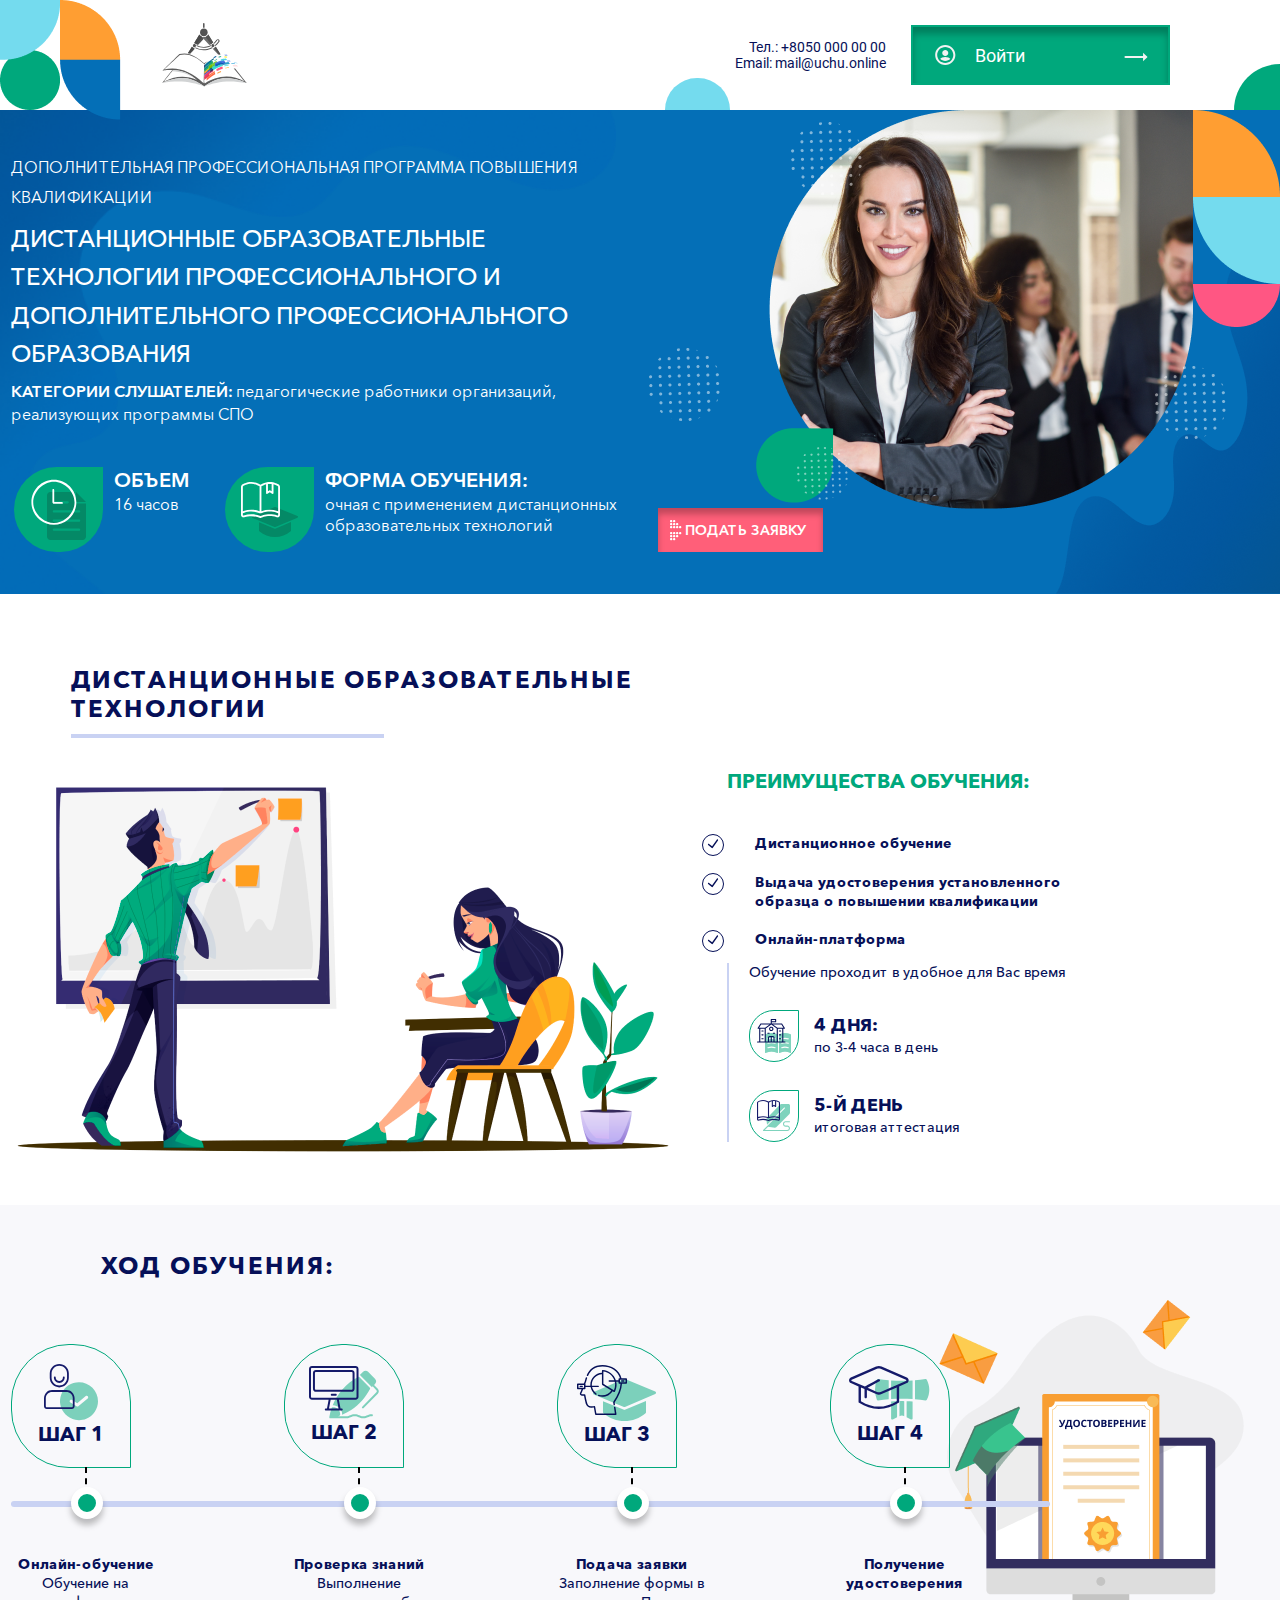
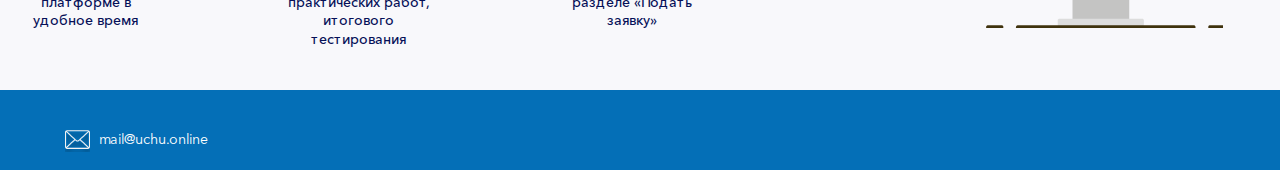
==== index.html @ 035f0610 "header-2" ====
<!DOCTYPE html>
<html lang="ru">
<head>
    <meta charset="utf-8"/>
    <meta name="viewport" content="width=device-width, initial-scale=1.0">
    <meta name="keywords" content="обучение, спо"/>
    <meta name="description" content="Обучение по повышению квалификации"/>
    <title>Обучение по повыщению квалификации</title>
    <!-- <link rel="stylesheet" href="css/style.css"/> -->
    <link rel="stylesheet" href="css/bootstrap_5.css"/>
    <link rel="stylesheet" href="css/style.css"/>
    <!-- Дата выполнения задания 08.10.2021 -->
</head>
<body>
    <div class="wrapper">
        <header class="container-fluid">
            <div class="container-xxl">
                <div class="row justify-content-center align-items-center ms-sm-5 px-5 py-4 header-roof">
                    <div class="col-sm-2 d-flex justify-content-center justify-content-sm-start">
                        <a class="header-roof__logo" href="/"><img src="img/logo/logo.svg" alt="logo"/></a>
                    </div>
                    <div class="col-sm-6 p-3 d-flex flex-column justify-content-center align-items-center align-items-sm-end header-roof__contacts">
                        <a href="tel:+80500000000">Тел.: +8050 000 00 00</a>
                        <a href="mailto:mail@uchu.online">Email: mail@uchu.online</a>
                    </div>
                    <div class="col-sm-3">
                        <a class="header-roof__enter" href="#">
                            <span>Войти</span>
                        </a>
                    </div>
                </div>
            </div>
        </header>
        <header class="header-floor">
            <div class="container-xxl header-floor__back">
                <div class="row">
                    <div class="col-lg-7 col-xl-">
                        <div class="row me-lg-5 mt-5">
                            <div class="col-lg-12 text-center text-lg-start mb-2 pe-lg-5 header-floor__text-1">
                                Дополнительная профессиональная программа повышения квалификации
                            </div>
                            <div class="col-lg-12 text-center text-lg-start mb-2 pe-lg-5 me-lg-5 header-floor__text-2">
                                ДИСТАНЦИОННЫЕ ОБРАЗОВАТЕЛЬНЫЕ ТЕХНОЛОГИИ ПРОФЕССИОНАЛЬНОГО И ДОПОЛНИТЕЛЬНОГО
                                ПРОФЕССИОНАЛЬНОГО ОБРАЗОВАНИЯ
                            </div>
                            <div class="col-lg-12 text-center text-lg-start mb-3 mb-md-5 pe-lg-5 header-floor__text-3">
                                <span>КАТЕГОРИИ СЛУШАТЕЛЕЙ:</span>
                                педагогические работники организаций, реализующих программы СПО
                            </div>
                        </div>
                    </div>
                </div>
                <div class="row align-items-center flex-column flex-md-row">
                    <div class="col-8 col-md-6 col-lg-12 mb-3 mb-md-5 mb-lg-0">
                        <div class="header-floor__img d-lg-none">
                            <img src="/img/content/smoke.png" alt="woman">
                        </div>
                    </div>
                    <div class="col">
                        <div class="row pb-5 ps-3">
                            <div class="col-lg-2 d-flex mb-3 mb-lg-0">
                                <div class="row flex-lg-column flex-xl-row justify-content-start">
                                    <div class="col d-flex justify-content-center align-items-center mark-1">
                                        <img src="img/icon/svg/head_1_time_clean.svg" alt="Часы">
                                    </div>
                                    <div class="col header-floor__marks-title-1">
                                        <div class="header-floor__marks-text-1">Объем</div>
                                        <div class="header-floor__marks-text-2">16 часов</div>
                                    </div>
                                </div>
                            </div>
                            <div class="col-lg-4 col-xl-4 d-flex mb-3 mb-md-5 mb-lg-0">
                                <div class="row flex-lg-column flex-xl-row">
                                    <div class="col d-flex justify-content-center align-items-center mark-1">
                                        <img src="img/icon/svg/head_1_book_clean.svg" alt="Книга">
                                    </div>
                                    <div class="col header-floor__marks-title-2">
                                        <div class="header-floor__marks-text-1">Форма обучения:</div>
                                        <div class="header-floor__marks-text-2">очная с применением дистанционных образовательных технологий</div>
                                    </div>
                                </div>
                            </div>
                            <div class="col-lg-5 d-flex align-items-end justify-content-center justify-content-xl-start">
                                <a class="d-flex align-items-center justify-content-center header-floor__btm" href="#">
                                    <div>ПОДАТЬ ЗАЯВКУ</div>
                                </a>
                            </div>
                        </div>
                    </div>
                </div>
            </div>
        </header>
        <main>
            <section class="section-1__flex container-xxl">
                <div class="section-1__main-title">Дистанционные образовательные технологии</div>
                <div class="section-1__parts">
                    <div class="section-1__part-1"><img src="img/content/people_work.png" alt="Люди за учебой">
                    </div>
                    <div class="section-1__part-2">
                        <div class="section-1__part-2-title-1">ПРЕИМУЩЕСТВА ОБУЧЕНИЯ:</div>
                        <ul class="section-1__part-2-list-1">
                            <li>Дистанционное обучение</li>
                            <li>Выдача удостоверения установленного образца о повышении квалификации</li>
                            <li>Онлайн-платформа</li>
                        </ul>
                        <div class="section-1__part-2-list-2">
                            <div class="section-1__part-2-title-2">Обучение проходит в удобное для Вас время</div>
                            <div class="marks-2">
                                <div class="marks-2__flex">
                                    <div class="mark-2">
                                        <img src="img/icon/svg/sect_1_house_clean.svg" alt="Учеба">
                                    </div>
                                    <div class="section-1__marks-title">
                                        <div class="section-1__marks-text-1">4 дня:</div>
                                        <div class="section-1__marks-text-2">по 3-4 часа в день</div>
                                    </div>
                                </div>
                                <div class="marks-2__flex">
                                    <div class="mark-2">
                                        <img src="img/icon/svg/sect_1_book_clean.svg" alt="Аттестация">
                                    </div>
                                    <div class="section-1__marks-title">
                                        <div class="section-1__marks-text-1">5-й день</div>
                                        <div class="section-1__marks-text-2">итоговая аттестация</div>
                                    </div>
                                </div>
                            </div>
                        </div>
                    </div>
                </div>
            </section>
            <section>
                <div class="section-2__back">
                    <div class="container-xxl">
                        <div class="section-2__main-title">ХОД ОБУЧЕНИЯ:</div>
                        <div class="marks-3">
                            <div class="marks-3__pieces">
                                <div class="wrapper__mark-3">
                                    <div class="mark-3">
                                        <img src="img/icon/svg/sect_2_check.svg" alt="Заявка">
                                        <span>ШАГ 1</span>
                                    </div>
                                </div>
                                <div class="wrapper__mark-3">
                                    <div class="mark-3">
                                        <img src="img/icon/svg/sect_2_education.svg" alt="">
                                        <span>ШАГ 2</span>
                                    </div>
                                </div>
                                <div class="wrapper__mark-3">
                                    <div class="mark-3">
                                        <img src="img/icon/svg/sect_2_examination.svg" alt="">
                                        <span>ШАГ 3</span>
                                    </div>
                                </div>
                                <div class="wrapper__mark-3">
                                    <div class="mark-3">
                                        <img src="img/icon/svg/sect_2_getting.svg" alt="">
                                        <span>ШАГ 4</span>
                                    </div>
                                </div>
                            </div>
                            <div class="marks-3__titles">
                                <div class="section-2__marks-title">
                                    <div class="section-2__marks-text-1">Онлайн-обучение</div>
                                    <div class="section-2__marks-text-2">Обучение на платформе в удобное время</div>
                                </div>
                                <div class="section-2__marks-title">
                                    <div class="section-2__marks-text-1">Проверка знаний</div>
                                    <div class="section-2__marks-text-2">
                                        Выполнение практических работ, итогового тестирования
                                    </div>
                                </div>
                                <div class="section-2__marks-title">
                                    <div class="section-2__marks-text-1">Подача заявки</div>
                                    <div class="section-2__marks-text-2">
                                        Заполнение формы в разделе «Подать заявку»
                                    </div>
                                </div>
                                <div class="section-2__marks-title">
                                    <div class="section-2__marks-text-1">Получение удостоверения</div>
                                </div>
                            </div>
                        </div>
                    </div>
                </div>
            </section>
        </main>
        <footer class="footer">
            <div class="container-1">
                <div class="footer__row">
                    <div class="footer__text">
                        <a href="mailto:mail@uchu.online">mail@uchu.online</a>
                    </div>
                </div>
            </div>
        </footer>
    </div>
</body>
</html>
---- css/style.css ----
/*Обнуление*/

* {
    padding: 0;
    margin: 0;
    border: 0;
}

*, *:before, *:after {
    -moz-box-sizing: border-box;
    -webkit-box-sizing: border-box;
    box-sizing: border-box;
}

:focus, :active {
    outline: none;
}

a:focus, a:active {
    outline: none;
}

nav, footer, header, aside {
    display: block;
}

html, body {
    height: 100%;
    width: 100%;
    font-size: 100%;
    line-height: 1;
    font-size: 14px;
    -ms-text-size-adjust: 100%;
    -moz-text-size-adjust: 100%;
    -webkit-text-size-adjust: 100%;
}

input, button, textarea {
    font-family: inherit;
}

input::-ms-clear {
    display: none;
}

button {
    cursor: pointer;
}

button::-moz-focus-inner {
    padding: 0;
    border: 0;
}

a, a:visited {
    text-decoration: none;
}

a:hover {
    text-decoration: none;
}

ul li {
    list-style: none;
}

img {
    vertical-align: top;
}

h1, h2, h3, h4, h5, h6 {
    font-size: inherit;
    font-weight: 400;
}

/*---------Шрифты-----------*/

@font-face {
    font-family: 'Roboto';
    font-style: normal;
    font-weight: 400;
    src: url('../fonts/Roboto-Regular.ttf');
}

@font-face {
    font-family: 'Roboto';
    font-style: normal;
    font-weight: 300;
    src: url('../fonts/Roboto-Light.ttf');
}

@font-face {
    font-family: 'Avenir Next';
    font-style: normal;
    font-weight: 700;
    src: url('../fonts/AvenirNextCyr-Bold.ttf');
}

@font-face {
    font-family: 'Avenir Next';
    font-style: normal;
    font-weight: 600;
    src: url('../fonts/AvenirNextCyr-Demi.ttf');
}

@font-face {
    font-family: 'Avenir Next';
    font-style: normal;
    font-weight: 500;
    src: url('../fonts/AvenirNextCyr-Medium.ttf');
}

@font-face {
    font-family: 'Avenir Next';
    font-style: normal;
    font-weight: 400;
    src: url('../fonts/AvenirNextCyr-Regular.ttf');
}

/*________wrapper_______*/

@media (max-width: 843px) {
    .padding {
        padding: 0 40px
    }
}

.container-2 {
    max-width: 1420px;
    margin: 0 auto;
}

.container-1 {
    max-width: 1180px;
    margin: 0 auto;
    padding: 0 15px;
}

/*________header-roof_______*/

.header-roof {
    min-height: 110px;
}

.header-roof__contacts {
    position: relative;
}

.header-roof__contacts::before {
    content: '';
    width: 65px;
    height: 32px;
    background: #74DBEE;
    border-radius: 65px 65px 0 0;
    position: absolute;
    right: 170px;
    bottom: -25px;
}

@media (max-width: 650px) {
    .header-roof__contacts::before {
        content: none;
    }
}

.header-roof__contacts a {
    font-family: 'Roboto', sans-serif;
    font-style: normal;
    font-weight: 400;
    font-size: 14px;
    line-height: 16px;
    color: #061058;
}

.header-roof__enter {
    /* min-width: 245px; */
    height: 60px;
    background: linear-gradient(0deg, #00A87C, #00A87C), linear-gradient(180deg, #EBECF0 0%, rgba(235, 236, 240, 0) 100%);
    border: 2px solid #00A87C;
    box-shadow: inset 0 7px 7px rgba(0, 0, 0, 0.25);
    display: flex;
    align-items: center;
    font-family: 'Roboto', sans-serif;
    font-style: normal;
    font-weight: 400;
    font-size: 18px;
    line-height: 21px;
    color: #FFFFFF;
    position: relative;
}

.header-roof__enter span {
    padding-left: 62px;
}

.header-roof__enter::before {
    content: url(../img/icon/svg/header_enter.svg);
    position: absolute;
    left: 22px;
    top: 18px;
}

.header-roof__enter::after {
    content: url(../img/icon/svg/header_enter_arrow.svg);
    position: absolute;
    right: 20px;
}

.header-roof__enter:hover {
    box-shadow: 3px 3px 3px 3px rgba(0, 0, 0, 0.2);
}

/*________header-floor_______*/

.header-floor {
    background: url(../img/background/left.png) 0 0/contain no-repeat, url(../img/background/right.png) right bottom no-repeat, #046FB7;
}

.header-floor__back {
    min-height: 407px;
    background: url(../img/content/woman_smoke_figures.png) top right no-repeat;
    position: relative;
}

@media (max-width: 991px) {
    .header-floor__back {
        background:none
    }
}

.header-floor__back::after {
    content: '';
    width: 46px;
    height: 46px;
    background: #00A87C;
    border-radius: 46px 0 0 0;
    position: absolute;
    right: 0;
    top: -46px;
}

@media (max-width: 350px) {
    .header-floor__back::after {
        border-radius: 0 0 0 46px;
        top: -226px
    }
}

.header-floor__back::before {
    content: url(../img/header/symbol_1.png);
    position: absolute;
    left: 0;
    top: -110px;
}

@media (max-width: 575px) {
    .header-floor__back::before {
        content: '';
        width: 60px;
        height: 60px;
        background: #74DBEE;
        border-radius: 0 0 60px 0;
        top: -226px;
    }
}

.header-floor__text-1 {
    font-family: 'Avenir Next', sans-serif;
    font-weight: 400;
    text-transform: uppercase;
    font-size: 16px;
    line-height: 1.9em;
    color: #FFFFFF;
}

.header-floor__text-2 {
    font-family: 'Avenir Next', sans-serif;
    font-weight: 500;
    font-size: 24px;
    line-height: 1.6em;
    color: #FFFFFF;
}

.header-floor__text-3 {
    font-family: 'Avenir Next', sans-serif;
    font-style: normal;
    font-weight: 400;
    font-size: 16px;
    line-height: 140%;
    color: #FFFFFF;
}

.header-floor__text-3 span {
    font-weight: 600;
}

.mark-1 {
    min-width: 89px;
    max-width: 89px;
    min-height: 85px;
    max-height: 85px;
    background: #00A87C;
    border-radius: 58px 0 58px 58px;
}

.header-floor__marks-text-1 {
    font-family: 'Avenir Next', sans-serif;
    font-style: normal;
    font-weight: 600;
    font-size: 20px;
    line-height: 133.5%;
    text-transform: uppercase;
    color: #FFFFFF;
}

.header-floor__marks-text-2 {
    font-family: 'Avenir Next', sans-serif;
    font-style: normal;
    font-weight: 400;
    font-size: 16px;
    line-height: 133.5%;
    color: #FFFFFF;
}

.header-floor__btm {
    min-width: 165px;
    min-height: 44px;
    background: #FF5F79;
    font-family: 'Avenir Next', sans-serif;
    font-style: normal;
    font-weight: 600;
    font-size: 14px;
    line-height: 17px;
    color: #FFFFFF;
    box-shadow: inset 0 6px 6px rgba(0, 0, 0, 0.25);
}

.header-floor__btm div {
    margin-left: 10px;
    position: relative;
}

.header-floor__btm div::before {
    content: url(../img/icon/svg/head_1_arrow.svg);
    position: absolute;
    left: -15px;
    top: -2px;
}

.header-floor__btm:hover {
    box-shadow: 3px 3px 3px 3px rgba(0, 0, 0, 0.2);
}

.header-floor__img img {
    width: 100%;
}

/*__________section-1___________*/

.section-1__main-title {
    max-width: 600px;
    height: 100%;
    margin: 71px 0 0 60px;
    font-family: 'Avenir Next', sans-serif;
    font-style: normal;
    font-weight: 700;
    font-size: 24px;
    line-height: 29px;
    letter-spacing: 0.08em;
    text-transform: uppercase;
    color: #061058;
    position: relative;
}

@media (max-width: 930px) {
    .section-1__main-title {
        margin: 40px 0 0 0;
        text-align: center;
        display: flex;
        justify-content: center;
    }
}

@media (max-width: 930px) {
    .section-1__flex {
        display: flex;
        flex-direction: column;
        align-items: center;
        justify-content: center;
    }
}

.section-1__main-title::before {
    content: '';
    border-top: 4px solid #C9D2F3;
    position: absolute;
    width: 313px;
    bottom: -15px;
}

@media (max-width: 930px) {
    .section-1__main-title::before {
        width: 280px;
    }
}

.section-1__parts {
    display: flex;
    align-items: center;
    margin-bottom: 49px;
}

@media (max-width: 930px) {
    .section-1__parts {
        flex-wrap: wrap;
        justify-content: space-around;
    }
}

@media (max-width: 930px) {
    .section-1__part-1 img {
        width: 100%;
        height: 100%;
    }
}

.section-1__part-2 {
    max-width: 355px;
    min-width: 185px;
    margin: 0 0 0 53px;
}

.section-1__part-2-title-1 {
    font-family: 'Avenir Next', sans-serif;
    font-style: normal;
    font-weight: 700;
    font-size: 20px;
    line-height: 133.5%;
    color: #00A87C;
    padding-top: 30px;
}

.section-1__part-2-list-1 {
    margin-top: 40px;
}

.section-1__part-2-list-1 li {
    font-family: 'Avenir Next', sans-serif;
    font-style: normal;
    font-weight: 700;
    font-size: 14px;
    line-height: 133.5%;
    color: #061058;
    position: relative;
    margin-top: 20px;
}

.section-1__part-2-list-1 li::before {
    content: url(../img/icon/svg/sect_1_check_clean.svg);
    position: absolute;
    left: -53px;
    width: 22px;
    height: 22px;
    border-radius: 50%;
    border: 1.5px solid #061058;
    text-align: center;
}

@media (max-width: 930px) {
    .section-1__part-2-list-1 li::before {
        left: -40px;
    }
}

.section-1__part-2-list-2 {
    border-left: 2px solid #C9D2F3;
    margin-top: 10px;
    padding-left: 20px;
}

.section-1__part-2-title-2 {
    font-family: 'Avenir Next', sans-serif;
    font-style: normal;
    font-weight: 500;
    font-size: 14px;
    line-height: 133.5%;
    color: #061058;
}

.marks-2 {
    display: flex;
    flex-direction: column;
}

.marks-2__flex {
    display: flex;
    align-items: center;
    margin-top: 28px;
}

.mark-2 {
    min-width: 50px;
    height: 52px;
    border: 1px solid #00A87C;
    border-radius: 55px 0 55px 55px;
    display: flex;
    align-items: center;
    justify-content: center;
}

.section-1__marks-title {
    margin-left: 15px;
}

.section-1__marks-text-1 {
    font-family: 'Avenir Next', sans-serif;
    font-style: normal;
    font-weight: 700;
    font-size: 18px;
    line-height: 133.5%;
    text-transform: uppercase;
    color: #061058;
}

.section-1__marks-text-2 {
    font-family: 'Avenir Next', sans-serif;
    font-style: normal;
    font-weight: 500;
    font-size: 14px;
    line-height: 133.5%;
    color: #061058;
}

/*__________section-2___________*/

.section-2__back {
    min-height: 485px;
    background: #F8F8FB url(../img/content/certificate.png) 90% 50% no-repeat;
}

@media (max-width: 1300px) {
    .section-2__back {
        background: #F8F8FB url(../img/content/certificate.png) 100% 50% no-repeat;
    }
}

@media (max-width: 930px) {
    .section-2__back {
        min-height: 1070px;
        background: #F8F8FB url(../img/content/certificate.png) bottom no-repeat;
    }
}

.section-2__main-title {
    font-family: 'Avenir Next', sans-serif;
    font-style: normal;
    font-weight: 700;
    font-size: 24px;
    line-height: 29px;
    letter-spacing: 0.08em;
    text-transform: uppercase;
    color: #061058;
    margin: 0 0 64px 90px;
    padding: 46px 0 0 0;
}

@media (max-width: 930px) {
    .section-2__main-title {
        margin: 0 0 64px 0;
        text-align: center;
    }
}

.marks-3 {
    margin-right: 270px;
}

@media (max-width: 1300px) {
    .marks-3 {
        margin-right: 220px;
    }
}

@media (max-width: 930px) {
    .marks-3 {
        display: flex;
        justify-content: center;
        margin-right: 0;
        margin-left: 20px;
    }
}

@media (max-width: 360px) {
    .marks-3 {
        margin-left: 0;
    }
}

.marks-3__pieces {
    display: flex;
    justify-content: space-between;
    border-bottom: 4px solid #C9D2F3;
    border-radius: 3px;
}

@media (max-width: 930px) {
    .marks-3__pieces {
        flex-direction: column;
        justify-content: center;
        align-items: center;
        border-bottom: 0;
        border-right: 4px solid #C9D2F3;
        border-radius: 3px;
    }
}

.wrapper__mark-3 {
    max-width: 150px;
    flex: 1 1 auto;
}

.wrapper__mark-3:first-child {
    margin: 0 0 0 80px;
}

@media (max-width: 1300px) {
    .wrapper__mark-3:first-child {
        margin: 0 0 0 0;
    }
}

.wrapper__mark-3:last-child {
    margin: 0 80px 0 0;
}

@media (max-width: 1300px) {
    .wrapper__mark-3:last-child {
        margin: 0 70px 0 0;
    }
}

@media (max-width: 930px) {
    .wrapper__mark-3:last-child {
        margin: 0 0 60px 0;
    }
}

.marks-3__titles {
    display: flex;
    justify-content: space-between;
    border-top: 4px solid #C9D2F3;
    border-radius: 3px;
    margin-top: -6px;
}

@media (max-width: 930px) {
    .marks-3__titles {
        flex-direction: column;
        justify-content: space-around;
        align-items: center;
        border-top: 0;
        border-left: 4px solid #C9D2F3;
        border-radius: 3px;
        margin-top: 0;
        margin-left: -6px;
        padding-left: 10px;
    }
}

.mark-3 {
    max-width: 120px;
    min-width: 120px;
    height: 124px;
    border: 1px solid #00A87C;
    box-sizing: border-box;
    border-radius: 58px 58px 0 58px;
    display: flex;
    flex-direction: column;
    align-items: center;
    justify-content: center;
    margin: 0 0 35px 0;
    position: relative;
}

@media (max-width: 930px) {
    .mark-3 {
        border-radius: 58px 0 58px 58px;
        margin: 18px 30px 18px 0;
    }
}

.mark-3::before {
    content: '';
    border-right: 2px dashed #000000;
    position: absolute;
    height: 40px;
    left: 73px;
    bottom: -40px;
    z-index: 1;
}

@media (max-width: 930px) {
    .mark-3::before {
        left: 120px;
        bottom: auto;
        height: 0;
        width: 12px;
        border-top: 2px dashed #000000;
    }
}

.mark-3::after {
    content: '';
    position: absolute;
    width: 32px;
    height: 32px;
    background-color: #00A87C;
    border: 7px solid #FFFFFF;
    border-radius: 50%;
    box-shadow: 0 6px 6px rgba(0, 0, 0, 0.25);
    left: 50%;
    bottom: -52px;
    z-index: 2;
}

@media (max-width: 930px) {
    .mark-3::after {
        left: 134px;
        bottom: auto;
    }
}

.mark-3 span {
    font-family: 'Avenir Next', sans-serif;
    font-style: normal;
    font-weight: 700;
    font-size: 20px;
    line-height: 133.5%;
    text-align: center;
    text-transform: uppercase;
    color: #061058;
}

.section-2__marks-title {
    max-width: 150px;
    padding: 50px 0 0 0;
    margin-right: 10px;
}

@media (max-width: 930px) {
    .section-2__marks-title {
        padding: 0 0 0 0;
        height: 160px;
        display: flex;
        flex-direction: column;
        justify-content: center;
    }
}

.section-2__marks-title:first-child {
    margin: 0 0 0 80px;
}

@media (max-width: 1300px) {
    .section-2__marks-title:first-child {
        margin: 0 10px 0 0;
    }
}

.section-2__marks-title:last-child {
    margin: 0 80px 0 0;
}

@media (max-width: 1300px) {
    .section-2__marks-title:last-child {
        margin: 0 70px 0 0;
    }
}

@media (max-width: 930px) {
    .section-2__marks-title:last-child {
        margin: 0 0 60px 0;
    }
}

.section-2__marks-text-1 {
    font-family: 'Avenir Next', sans-serif;
    font-style: normal;
    font-weight: 700;
    font-size: 14px;
    line-height: 133.5%;
    text-align: center;
    color: #061058;
}

.section-2__marks-text-2 {
    font-family: 'Avenir Next', sans-serif;
    font-style: normal;
    font-weight: 500;
    font-size: 14px;
    line-height: 133.5%;
    text-align: center;
    color: #061058;
}

@media (max-width: 930px) {
    .section-2__marks-text-2 {
        max-width: 120px;
    }
}

/*__________footer___________*/

.footer {
    background-color: #046FB7;
}

.footer__row {
    height: 80px;
    display: flex;
    align-items: flex-end;
}

.footer__text {
    padding-bottom: 21px;
}

.footer__text a {
    position: relative;
    font-family: 'Avenir Next', sans-serif;
    font-style: normal;
    font-weight: 400;
    font-size: 14px;
    line-height: 19px;
    color: #FFFFFF;
    padding-left: 34px;
}

.footer__text a::before {
    content: url(../img/icon/svg/foot_1_mail.svg);
    position: absolute;
    left: 0;
}
---- css/style.css ----
/*Обнуление*/

* {
    padding: 0;
    margin: 0;
    border: 0;
}

*, *:before, *:after {
    -moz-box-sizing: border-box;
    -webkit-box-sizing: border-box;
    box-sizing: border-box;
}

:focus, :active {
    outline: none;
}

a:focus, a:active {
    outline: none;
}

nav, footer, header, aside {
    display: block;
}

html, body {
    height: 100%;
    width: 100%;
    font-size: 100%;
    line-height: 1;
    font-size: 14px;
    -ms-text-size-adjust: 100%;
    -moz-text-size-adjust: 100%;
    -webkit-text-size-adjust: 100%;
}

input, button, textarea {
    font-family: inherit;
}

input::-ms-clear {
    display: none;
}

button {
    cursor: pointer;
}

button::-moz-focus-inner {
    padding: 0;
    border: 0;
}

a, a:visited {
    text-decoration: none;
}

a:hover {
    text-decoration: none;
}

ul li {
    list-style: none;
}

img {
    vertical-align: top;
}

h1, h2, h3, h4, h5, h6 {
    font-size: inherit;
    font-weight: 400;
}

/*---------Шрифты-----------*/

@font-face {
    font-family: 'Roboto';
    font-style: normal;
    font-weight: 400;
    src: url('../fonts/Roboto-Regular.ttf');
}

@font-face {
    font-family: 'Roboto';
    font-style: normal;
    font-weight: 300;
    src: url('../fonts/Roboto-Light.ttf');
}

@font-face {
    font-family: 'Avenir Next';
    font-style: normal;
    font-weight: 700;
    src: url('../fonts/AvenirNextCyr-Bold.ttf');
}

@font-face {
    font-family: 'Avenir Next';
    font-style: normal;
    font-weight: 600;
    src: url('../fonts/AvenirNextCyr-Demi.ttf');
}

@font-face {
    font-family: 'Avenir Next';
    font-style: normal;
    font-weight: 500;
    src: url('../fonts/AvenirNextCyr-Medium.ttf');
}

@font-face {
    font-family: 'Avenir Next';
    font-style: normal;
    font-weight: 400;
    src: url('../fonts/AvenirNextCyr-Regular.ttf');
}

/*________wrapper_______*/

@media (max-width: 843px) {
    .padding {
        padding: 0 40px
    }
}

.container-2 {
    max-width: 1420px;
    margin: 0 auto;
}

.container-1 {
    max-width: 1180px;
    margin: 0 auto;
    padding: 0 15px;
}

/*________header-roof_______*/

.header-roof {
    min-height: 110px;
}

.header-roof__contacts {
    position: relative;
}

.header-roof__contacts::before {
    content: '';
    width: 65px;
    height: 32px;
    background: #74DBEE;
    border-radius: 65px 65px 0 0;
    position: absolute;
    right: 170px;
    bottom: -25px;
}

@media (max-width: 650px) {
    .header-roof__contacts::before {
        content: none;
    }
}

.header-roof__contacts a {
    font-family: 'Roboto', sans-serif;
    font-style: normal;
    font-weight: 400;
    font-size: 14px;
    line-height: 16px;
    color: #061058;
}

.header-roof__enter {
    /* min-width: 245px; */
    height: 60px;
    background: linear-gradient(0deg, #00A87C, #00A87C), linear-gradient(180deg, #EBECF0 0%, rgba(235, 236, 240, 0) 100%);
    border: 2px solid #00A87C;
    box-shadow: inset 0 7px 7px rgba(0, 0, 0, 0.25);
    display: flex;
    align-items: center;
    font-family: 'Roboto', sans-serif;
    font-style: normal;
    font-weight: 400;
    font-size: 18px;
    line-height: 21px;
    color: #FFFFFF;
    position: relative;
}

.header-roof__enter span {
    padding-left: 62px;
}

.header-roof__enter::before {
    content: url(../img/icon/svg/header_enter.svg);
    position: absolute;
    left: 22px;
    top: 18px;
}

.header-roof__enter::after {
    content: url(../img/icon/svg/header_enter_arrow.svg);
    position: absolute;
    right: 20px;
}

.header-roof__enter:hover {
    box-shadow: 3px 3px 3px 3px rgba(0, 0, 0, 0.2);
}

/*________header-floor_______*/

.header-floor {
    background: url(../img/background/left.png) 0 0/contain no-repeat, url(../img/background/right.png) right bottom no-repeat, #046FB7;
}

.header-floor__back {
    min-height: 407px;
    background: url(../img/content/woman_smoke_figures.png) top right no-repeat;
    position: relative;
}

@media (max-width: 991px) {
    .header-floor__back {
        background:none
    }
}

.header-floor__back::after {
    content: '';
    width: 46px;
    height: 46px;
    background: #00A87C;
    border-radius: 46px 0 0 0;
    position: absolute;
    right: 0;
    top: -46px;
}

@media (max-width: 350px) {
    .header-floor__back::after {
        border-radius: 0 0 0 46px;
        top: -226px
    }
}

.header-floor__back::before {
    content: url(../img/header/symbol_1.png);
    position: absolute;
    left: 0;
    top: -110px;
}

@media (max-width: 575px) {
    .header-floor__back::before {
        content: '';
        width: 60px;
        height: 60px;
        background: #74DBEE;
        border-radius: 0 0 60px 0;
        top: -226px;
    }
}

.header-floor__text-1 {
    font-family: 'Avenir Next', sans-serif;
    font-weight: 400;
    text-transform: uppercase;
    font-size: 16px;
    line-height: 1.9em;
    color: #FFFFFF;
}

.header-floor__text-2 {
    font-family: 'Avenir Next', sans-serif;
    font-weight: 500;
    font-size: 24px;
    line-height: 1.6em;
    color: #FFFFFF;
}

.header-floor__text-3 {
    font-family: 'Avenir Next', sans-serif;
    font-style: normal;
    font-weight: 400;
    font-size: 16px;
    line-height: 140%;
    color: #FFFFFF;
}

.header-floor__text-3 span {
    font-weight: 600;
}

.mark-1 {
    min-width: 89px;
    max-width: 89px;
    min-height: 85px;
    max-height: 85px;
    background: #00A87C;
    border-radius: 58px 0 58px 58px;
}

.header-floor__marks-text-1 {
    font-family: 'Avenir Next', sans-serif;
    font-style: normal;
    font-weight: 600;
    font-size: 20px;
    line-height: 133.5%;
    text-transform: uppercase;
    color: #FFFFFF;
}

.header-floor__marks-text-2 {
    font-family: 'Avenir Next', sans-serif;
    font-style: normal;
    font-weight: 400;
    font-size: 16px;
    line-height: 133.5%;
    color: #FFFFFF;
}

.header-floor__btm {
    min-width: 165px;
    min-height: 44px;
    background: #FF5F79;
    font-family: 'Avenir Next', sans-serif;
    font-style: normal;
    font-weight: 600;
    font-size: 14px;
    line-height: 17px;
    color: #FFFFFF;
    box-shadow: inset 0 6px 6px rgba(0, 0, 0, 0.25);
}

.header-floor__btm div {
    margin-left: 10px;
    position: relative;
}

.header-floor__btm div::before {
    content: url(../img/icon/svg/head_1_arrow.svg);
    position: absolute;
    left: -15px;
    top: -2px;
}

.header-floor__btm:hover {
    box-shadow: 3px 3px 3px 3px rgba(0, 0, 0, 0.2);
}

.header-floor__img img {
    width: 100%;
}

/*__________section-1___________*/

.section-1__main-title {
    max-width: 600px;
    height: 100%;
    margin: 71px 0 0 60px;
    font-family: 'Avenir Next', sans-serif;
    font-style: normal;
    font-weight: 700;
    font-size: 24px;
    line-height: 29px;
    letter-spacing: 0.08em;
    text-transform: uppercase;
    color: #061058;
    position: relative;
}

@media (max-width: 930px) {
    .section-1__main-title {
        margin: 40px 0 0 0;
        text-align: center;
        display: flex;
        justify-content: center;
    }
}

@media (max-width: 930px) {
    .section-1__flex {
        display: flex;
        flex-direction: column;
        align-items: center;
        justify-content: center;
    }
}

.section-1__main-title::before {
    content: '';
    border-top: 4px solid #C9D2F3;
    position: absolute;
    width: 313px;
    bottom: -15px;
}

@media (max-width: 930px) {
    .section-1__main-title::before {
        width: 280px;
    }
}

.section-1__parts {
    display: flex;
    align-items: center;
    margin-bottom: 49px;
}

@media (max-width: 930px) {
    .section-1__parts {
        flex-wrap: wrap;
        justify-content: space-around;
    }
}

@media (max-width: 930px) {
    .section-1__part-1 img {
        width: 100%;
        height: 100%;
    }
}

.section-1__part-2 {
    max-width: 355px;
    min-width: 185px;
    margin: 0 0 0 53px;
}

.section-1__part-2-title-1 {
    font-family: 'Avenir Next', sans-serif;
    font-style: normal;
    font-weight: 700;
    font-size: 20px;
    line-height: 133.5%;
    color: #00A87C;
    padding-top: 30px;
}

.section-1__part-2-list-1 {
    margin-top: 40px;
}

.section-1__part-2-list-1 li {
    font-family: 'Avenir Next', sans-serif;
    font-style: normal;
    font-weight: 700;
    font-size: 14px;
    line-height: 133.5%;
    color: #061058;
    position: relative;
    margin-top: 20px;
}

.section-1__part-2-list-1 li::before {
    content: url(../img/icon/svg/sect_1_check_clean.svg);
    position: absolute;
    left: -53px;
    width: 22px;
    height: 22px;
    border-radius: 50%;
    border: 1.5px solid #061058;
    text-align: center;
}

@media (max-width: 930px) {
    .section-1__part-2-list-1 li::before {
        left: -40px;
    }
}

.section-1__part-2-list-2 {
    border-left: 2px solid #C9D2F3;
    margin-top: 10px;
    padding-left: 20px;
}

.section-1__part-2-title-2 {
    font-family: 'Avenir Next', sans-serif;
    font-style: normal;
    font-weight: 500;
    font-size: 14px;
    line-height: 133.5%;
    color: #061058;
}

.marks-2 {
    display: flex;
    flex-direction: column;
}

.marks-2__flex {
    display: flex;
    align-items: center;
    margin-top: 28px;
}

.mark-2 {
    min-width: 50px;
    height: 52px;
    border: 1px solid #00A87C;
    border-radius: 55px 0 55px 55px;
    display: flex;
    align-items: center;
    justify-content: center;
}

.section-1__marks-title {
    margin-left: 15px;
}

.section-1__marks-text-1 {
    font-family: 'Avenir Next', sans-serif;
    font-style: normal;
    font-weight: 700;
    font-size: 18px;
    line-height: 133.5%;
    text-transform: uppercase;
    color: #061058;
}

.section-1__marks-text-2 {
    font-family: 'Avenir Next', sans-serif;
    font-style: normal;
    font-weight: 500;
    font-size: 14px;
    line-height: 133.5%;
    color: #061058;
}

/*__________section-2___________*/

.section-2__back {
    min-height: 485px;
    background: #F8F8FB url(../img/content/certificate.png) 90% 50% no-repeat;
}

@media (max-width: 1300px) {
    .section-2__back {
        background: #F8F8FB url(../img/content/certificate.png) 100% 50% no-repeat;
    }
}

@media (max-width: 930px) {
    .section-2__back {
        min-height: 1070px;
        background: #F8F8FB url(../img/content/certificate.png) bottom no-repeat;
    }
}

.section-2__main-title {
    font-family: 'Avenir Next', sans-serif;
    font-style: normal;
    font-weight: 700;
    font-size: 24px;
    line-height: 29px;
    letter-spacing: 0.08em;
    text-transform: uppercase;
    color: #061058;
    margin: 0 0 64px 90px;
    padding: 46px 0 0 0;
}

@media (max-width: 930px) {
    .section-2__main-title {
        margin: 0 0 64px 0;
        text-align: center;
    }
}

.marks-3 {
    margin-right: 270px;
}

@media (max-width: 1300px) {
    .marks-3 {
        margin-right: 220px;
    }
}

@media (max-width: 930px) {
    .marks-3 {
        display: flex;
        justify-content: center;
        margin-right: 0;
        margin-left: 20px;
    }
}

@media (max-width: 360px) {
    .marks-3 {
        margin-left: 0;
    }
}

.marks-3__pieces {
    display: flex;
    justify-content: space-between;
    border-bottom: 4px solid #C9D2F3;
    border-radius: 3px;
}

@media (max-width: 930px) {
    .marks-3__pieces {
        flex-direction: column;
        justify-content: center;
        align-items: center;
        border-bottom: 0;
        border-right: 4px solid #C9D2F3;
        border-radius: 3px;
    }
}

.wrapper__mark-3 {
    max-width: 150px;
    flex: 1 1 auto;
}

.wrapper__mark-3:first-child {
    margin: 0 0 0 80px;
}

@media (max-width: 1300px) {
    .wrapper__mark-3:first-child {
        margin: 0 0 0 0;
    }
}

.wrapper__mark-3:last-child {
    margin: 0 80px 0 0;
}

@media (max-width: 1300px) {
    .wrapper__mark-3:last-child {
        margin: 0 70px 0 0;
    }
}

@media (max-width: 930px) {
    .wrapper__mark-3:last-child {
        margin: 0 0 60px 0;
    }
}

.marks-3__titles {
    display: flex;
    justify-content: space-between;
    border-top: 4px solid #C9D2F3;
    border-radius: 3px;
    margin-top: -6px;
}

@media (max-width: 930px) {
    .marks-3__titles {
        flex-direction: column;
        justify-content: space-around;
        align-items: center;
        border-top: 0;
        border-left: 4px solid #C9D2F3;
        border-radius: 3px;
        margin-top: 0;
        margin-left: -6px;
        padding-left: 10px;
    }
}

.mark-3 {
    max-width: 120px;
    min-width: 120px;
    height: 124px;
    border: 1px solid #00A87C;
    box-sizing: border-box;
    border-radius: 58px 58px 0 58px;
    display: flex;
    flex-direction: column;
    align-items: center;
    justify-content: center;
    margin: 0 0 35px 0;
    position: relative;
}

@media (max-width: 930px) {
    .mark-3 {
        border-radius: 58px 0 58px 58px;
        margin: 18px 30px 18px 0;
    }
}

.mark-3::before {
    content: '';
    border-right: 2px dashed #000000;
    position: absolute;
    height: 40px;
    left: 73px;
    bottom: -40px;
    z-index: 1;
}

@media (max-width: 930px) {
    .mark-3::before {
        left: 120px;
        bottom: auto;
        height: 0;
        width: 12px;
        border-top: 2px dashed #000000;
    }
}

.mark-3::after {
    content: '';
    position: absolute;
    width: 32px;
    height: 32px;
    background-color: #00A87C;
    border: 7px solid #FFFFFF;
    border-radius: 50%;
    box-shadow: 0 6px 6px rgba(0, 0, 0, 0.25);
    left: 50%;
    bottom: -52px;
    z-index: 2;
}

@media (max-width: 930px) {
    .mark-3::after {
        left: 134px;
        bottom: auto;
    }
}

.mark-3 span {
    font-family: 'Avenir Next', sans-serif;
    font-style: normal;
    font-weight: 700;
    font-size: 20px;
    line-height: 133.5%;
    text-align: center;
    text-transform: uppercase;
    color: #061058;
}

.section-2__marks-title {
    max-width: 150px;
    padding: 50px 0 0 0;
    margin-right: 10px;
}

@media (max-width: 930px) {
    .section-2__marks-title {
        padding: 0 0 0 0;
        height: 160px;
        display: flex;
        flex-direction: column;
        justify-content: center;
    }
}

.section-2__marks-title:first-child {
    margin: 0 0 0 80px;
}

@media (max-width: 1300px) {
    .section-2__marks-title:first-child {
        margin: 0 10px 0 0;
    }
}

.section-2__marks-title:last-child {
    margin: 0 80px 0 0;
}

@media (max-width: 1300px) {
    .section-2__marks-title:last-child {
        margin: 0 70px 0 0;
    }
}

@media (max-width: 930px) {
    .section-2__marks-title:last-child {
        margin: 0 0 60px 0;
    }
}

.section-2__marks-text-1 {
    font-family: 'Avenir Next', sans-serif;
    font-style: normal;
    font-weight: 700;
    font-size: 14px;
    line-height: 133.5%;
    text-align: center;
    color: #061058;
}

.section-2__marks-text-2 {
    font-family: 'Avenir Next', sans-serif;
    font-style: normal;
    font-weight: 500;
    font-size: 14px;
    line-height: 133.5%;
    text-align: center;
    color: #061058;
}

@media (max-width: 930px) {
    .section-2__marks-text-2 {
        max-width: 120px;
    }
}

/*__________footer___________*/

.footer {
    background-color: #046FB7;
}

.footer__row {
    height: 80px;
    display: flex;
    align-items: flex-end;
}

.footer__text {
    padding-bottom: 21px;
}

.footer__text a {
    position: relative;
    font-family: 'Avenir Next', sans-serif;
    font-style: normal;
    font-weight: 400;
    font-size: 14px;
    line-height: 19px;
    color: #FFFFFF;
    padding-left: 34px;
}

.footer__text a::before {
    content: url(../img/icon/svg/foot_1_mail.svg);
    position: absolute;
    left: 0;
}
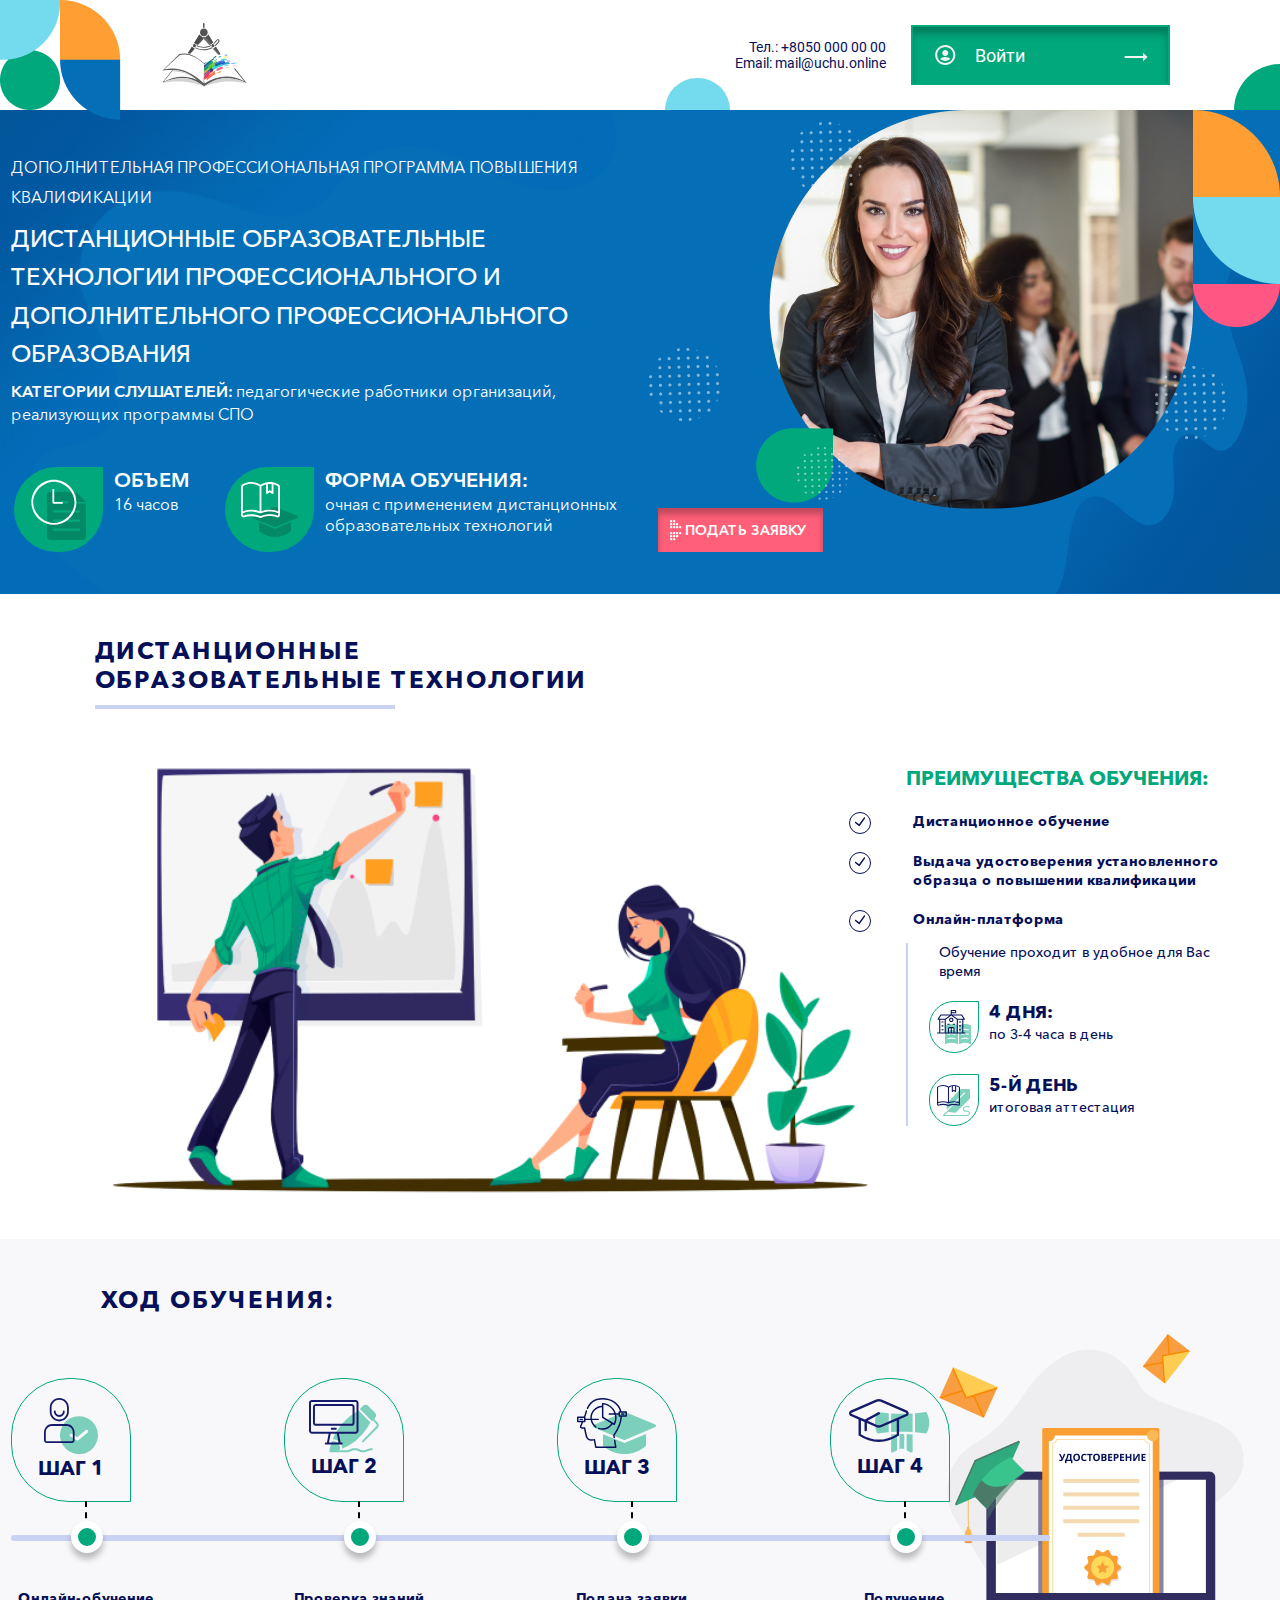
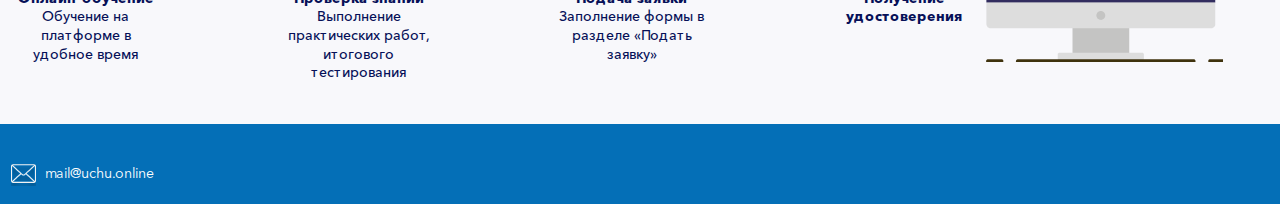
==== commit b4c8a258: "section-1" ====
--- a/index.html
+++ b/index.html
@@ -12,189 +12,210 @@
     <!-- Дата выполнения задания 08.10.2021 -->
 </head>
 <body>
-    <div class="wrapper">
-        <header class="container-fluid">
-            <div class="container-xxl">
-                <div class="row justify-content-center align-items-center ms-sm-5 px-5 py-4 header-roof">
-                    <div class="col-sm-2 d-flex justify-content-center justify-content-sm-start">
-                        <a class="header-roof__logo" href="/"><img src="img/logo/logo.svg" alt="logo"/></a>
-                    </div>
-                    <div class="col-sm-6 p-3 d-flex flex-column justify-content-center align-items-center align-items-sm-end header-roof__contacts">
-                        <a href="tel:+80500000000">Тел.: +8050 000 00 00</a>
-                        <a href="mailto:mail@uchu.online">Email: mail@uchu.online</a>
-                    </div>
-                    <div class="col-sm-3">
-                        <a class="header-roof__enter" href="#">
-                            <span>Войти</span>
-                        </a>
-                    </div>
-                </div>
-            </div>
-        </header>
-        <header class="header-floor">
-            <div class="container-xxl header-floor__back">
-                <div class="row">
-                    <div class="col-lg-7 col-xl-">
-                        <div class="row me-lg-5 mt-5">
-                            <div class="col-lg-12 text-center text-lg-start mb-2 pe-lg-5 header-floor__text-1">
-                                Дополнительная профессиональная программа повышения квалификации
-                            </div>
-                            <div class="col-lg-12 text-center text-lg-start mb-2 pe-lg-5 me-lg-5 header-floor__text-2">
-                                ДИСТАНЦИОННЫЕ ОБРАЗОВАТЕЛЬНЫЕ ТЕХНОЛОГИИ ПРОФЕССИОНАЛЬНОГО И ДОПОЛНИТЕЛЬНОГО
-                                ПРОФЕССИОНАЛЬНОГО ОБРАЗОВАНИЯ
-                            </div>
-                            <div class="col-lg-12 text-center text-lg-start mb-3 mb-md-5 pe-lg-5 header-floor__text-3">
-                                <span>КАТЕГОРИИ СЛУШАТЕЛЕЙ:</span>
-                                педагогические работники организаций, реализующих программы СПО
-                            </div>
-                        </div>
-                    </div>
-                </div>
-                <div class="row align-items-center flex-column flex-md-row">
-                    <div class="col-8 col-md-6 col-lg-12 mb-3 mb-md-5 mb-lg-0">
-                        <div class="header-floor__img d-lg-none">
-                            <img src="/img/content/smoke.png" alt="woman">
-                        </div>
-                    </div>
-                    <div class="col">
-                        <div class="row pb-5 ps-3">
-                            <div class="col-lg-2 d-flex mb-3 mb-lg-0">
-                                <div class="row flex-lg-column flex-xl-row justify-content-start">
-                                    <div class="col d-flex justify-content-center align-items-center mark-1">
-                                        <img src="img/icon/svg/head_1_time_clean.svg" alt="Часы">
+    <header class="container-fluid">
+        <div class="container-xxl">
+            <div class="row justify-content-center align-items-center ms-sm-5 px-5 py-4 header-roof">
+                <div class="col-sm-2 d-flex justify-content-center justify-content-sm-start">
+                    <a class="header-roof__logo" href="/"><img src="img/logo/logo.svg" alt="logo"/></a>
+                </div>
+                <div class="col-sm-6 p-3 d-flex flex-column justify-content-center align-items-center align-items-sm-end header-roof__contacts">
+                    <a href="tel:+80500000000">Тел.: +8050 000 00 00</a>
+                    <a href="mailto:mail@uchu.online">Email: mail@uchu.online</a>
+                </div>
+                <div class="col-sm-3">
+                    <a class="header-roof__enter" href="#">
+                        <div>Войти</div>
+                    </a>
+                </div>
+            </div>
+        </div>
+    </header>
+    <header class="header-floor">
+        <div class="container-xxl header-floor__back">
+            <div class="row">
+                <div class="col-lg-7 col-xl-">
+                    <div class="row me-lg-5 mt-5">
+                        <div class="col-lg-12 text-center text-lg-start mb-2 pe-lg-5 header-floor__text-1">
+                            Дополнительная профессиональная программа повышения квалификации
+                        </div>
+                        <div class="col-lg-12 text-center text-lg-start mb-2 pe-lg-5 me-lg-5 header-floor__text-2">
+                            ДИСТАНЦИОННЫЕ ОБРАЗОВАТЕЛЬНЫЕ ТЕХНОЛОГИИ ПРОФЕССИОНАЛЬНОГО И ДОПОЛНИТЕЛЬНОГО
+                            ПРОФЕССИОНАЛЬНОГО ОБРАЗОВАНИЯ
+                        </div>
+                        <div class="col-lg-12 text-center text-lg-start mb-3 mb-md-5 pe-lg-5 header-floor__text-3">
+                            <span>КАТЕГОРИИ СЛУШАТЕЛЕЙ:</span>
+                            педагогические работники организаций, реализующих программы СПО
+                        </div>
+                    </div>
+                </div>
+            </div>
+            <div class="row align-items-center flex-column flex-md-row">
+                <div class="col-8 col-md-6 col-lg-12 mb-3 mb-md-5 mb-lg-0">
+                    <div class="header-floor__img d-lg-none">
+                        <img src="img/content/woman_elements.png" alt="woman">
+                    </div>
+                </div>
+                <div class="col">
+                    <div class="row pb-5 ps-3">
+                        <div class="col-sm-4 col-md-12 col-lg-2 d-flex mb-3 mb-lg-0">
+                            <div class="row flex-lg-column flex-xl-row justify-content-start">
+                                <div class="col d-flex justify-content-center align-items-center mark-1">
+                                    <img src="img/icon/svg/head_1_time_clean.svg" alt="Часы">
+                                </div>
+                                <div class="col">
+                                    <div class="header-floor__marks-text-1">Объем</div>
+                                    <div class="header-floor__marks-text-2">16 часов</div>
+                                </div>
+                            </div>
+                        </div>
+                        <div class="col-sm-8 col-md-12 col-lg-4 col-xl-4 d-flex mb-3 mb-md-5 mb-lg-0">
+                            <div class="row flex-lg-column flex-xl-row">
+                                <div class="col d-flex justify-content-center align-items-center mark-1">
+                                    <img src="img/icon/svg/head_1_book_clean.svg" alt="Книга">
+                                </div>
+                                <div class="col">
+                                    <div class="header-floor__marks-text-1">Форма обучения:</div>
+                                    <div class="header-floor__marks-text-2">очная с применением дистанционных образовательных технологий</div>
+                                </div>
+                            </div>
+                        </div>
+                        <div class="col-lg-5 d-flex align-items-end justify-content-center justify-content-xl-start">
+                            <a class="d-flex align-items-center justify-content-center header-floor__btm" href="#">
+                                <div>ПОДАТЬ ЗАЯВКУ</div>
+                            </a>
+                        </div>
+                    </div>
+                </div>
+            </div>
+        </div>
+    </header>
+    <main>
+        <section class="container-xxl">
+            <div class="ms-xl-5 ps-xl-5 mt-5 section-1__main-title">Дистанционные образовательные технологии</div>
+            <div class="row ms-xl-5 ps-xl-5 section-1__parts">
+                <div class="col-xl-8 mb-5 section-1__part-1">
+                    <img src="img/content/people_work.png" alt="Люди за учебой">
+                </div>
+                <div class="col col-xl-4 ms-md-5 ms-xl-0 ps-md-5 ps-xl-0 pe-md-5 d-flex flex-column flex-md-row flex-xl-column justify-content-center align-items-center align-items-md-start">
+                    <div class="row justify-content-center justify-content-md-start">
+                        <div class="col-8 col-md-12">
+                            <div class="row flex-column">
+                                <div class="col ms-4 mb-4 section-1__part-2-title-1">ПРЕИМУЩЕСТВА ОБУЧЕНИЯ:</div>
+                                <div class="col">
+                                    <ul class=" row flex-column section-1__part-2-list-1">
+                                        <li class="col mb-4">Дистанционное обучение</li>
+                                        <li class="col mb-4">Выдача удостоверения установленного образца о повышении квалификации</li>
+                                        <li class="col">Онлайн-платформа</li>
+                                    </ul>
+                                </div>
+                            </div>
+                        </div>
+                    </div>
+                    <div class="row mb-5 justify-content-center justify-content-md-start">
+                        <div class="col-8 col-md-12">
+                            <div class="row ms-4 ps-4 flex-column section-1__part-2-list-2">
+                                <div class="col mb-4 section-1__part-2-title-2">Обучение проходит в удобное для Вас время</div>
+                                <div class="col">
+                                    <div class="row flex-column marks-2">
+                                        <div class="col">
+                                            <div class="row mb-4">
+                                                <div class="col d-flex justify-content-center align-items-center mark-2">
+                                                    <img src="img/icon/svg/sect_1_house_clean.svg" alt="Учеба">
+                                                </div>
+                                                <div class="col">
+                                                    <div class="row flex-column section-1__marks-title">
+                                                        <div class="col section-1__marks-text-1">4 дня:</div>
+                                                        <div class="col section-1__marks-text-2">по 3-4 часа в день</div>
+                                                    </div>
+                                                </div>
+                                            </div>
+                                        </div>
+                                        <div class="col">
+                                            <div class="row">
+                                                <div class="col d-flex justify-content-center align-items-center mark-2">
+                                                    <img src="img/icon/svg/sect_1_book_clean.svg" alt="Аттестация">
+                                                </div>
+                                                <div class="col">
+                                                    <div class="row flex-column section-1__marks-title">
+                                                        <div class=" col section-1__marks-text-1">5-й день</div>
+                                                        <div class="col section-1__marks-text-2">итоговая аттестация</div>
+                                                    </div>
+                                                </div>
+                                            </div>
+                                        </div>
                                     </div>
-                                    <div class="col header-floor__marks-title-1">
-                                        <div class="header-floor__marks-text-1">Объем</div>
-                                        <div class="header-floor__marks-text-2">16 часов</div>
-                                    </div>
-                                </div>
-                            </div>
-                            <div class="col-lg-4 col-xl-4 d-flex mb-3 mb-md-5 mb-lg-0">
-                                <div class="row flex-lg-column flex-xl-row">
-                                    <div class="col d-flex justify-content-center align-items-center mark-1">
-                                        <img src="img/icon/svg/head_1_book_clean.svg" alt="Книга">
-                                    </div>
-                                    <div class="col header-floor__marks-title-2">
-                                        <div class="header-floor__marks-text-1">Форма обучения:</div>
-                                        <div class="header-floor__marks-text-2">очная с применением дистанционных образовательных технологий</div>
-                                    </div>
-                                </div>
-                            </div>
-                            <div class="col-lg-5 d-flex align-items-end justify-content-center justify-content-xl-start">
-                                <a class="d-flex align-items-center justify-content-center header-floor__btm" href="#">
-                                    <div>ПОДАТЬ ЗАЯВКУ</div>
-                                </a>
-                            </div>
-                        </div>
-                    </div>
-                </div>
-            </div>
-        </header>
-        <main>
-            <section class="section-1__flex container-xxl">
-                <div class="section-1__main-title">Дистанционные образовательные технологии</div>
-                <div class="section-1__parts">
-                    <div class="section-1__part-1"><img src="img/content/people_work.png" alt="Люди за учебой">
-                    </div>
-                    <div class="section-1__part-2">
-                        <div class="section-1__part-2-title-1">ПРЕИМУЩЕСТВА ОБУЧЕНИЯ:</div>
-                        <ul class="section-1__part-2-list-1">
-                            <li>Дистанционное обучение</li>
-                            <li>Выдача удостоверения установленного образца о повышении квалификации</li>
-                            <li>Онлайн-платформа</li>
-                        </ul>
-                        <div class="section-1__part-2-list-2">
-                            <div class="section-1__part-2-title-2">Обучение проходит в удобное для Вас время</div>
-                            <div class="marks-2">
-                                <div class="marks-2__flex">
-                                    <div class="mark-2">
-                                        <img src="img/icon/svg/sect_1_house_clean.svg" alt="Учеба">
-                                    </div>
-                                    <div class="section-1__marks-title">
-                                        <div class="section-1__marks-text-1">4 дня:</div>
-                                        <div class="section-1__marks-text-2">по 3-4 часа в день</div>
-                                    </div>
-                                </div>
-                                <div class="marks-2__flex">
-                                    <div class="mark-2">
-                                        <img src="img/icon/svg/sect_1_book_clean.svg" alt="Аттестация">
-                                    </div>
-                                    <div class="section-1__marks-title">
-                                        <div class="section-1__marks-text-1">5-й день</div>
-                                        <div class="section-1__marks-text-2">итоговая аттестация</div>
-                                    </div>
-                                </div>
-                            </div>
-                        </div>
-                    </div>
-                </div>
-            </section>
-            <section>
-                <div class="section-2__back">
-                    <div class="container-xxl">
-                        <div class="section-2__main-title">ХОД ОБУЧЕНИЯ:</div>
-                        <div class="marks-3">
-                            <div class="marks-3__pieces">
-                                <div class="wrapper__mark-3">
-                                    <div class="mark-3">
-                                        <img src="img/icon/svg/sect_2_check.svg" alt="Заявка">
-                                        <span>ШАГ 1</span>
-                                    </div>
-                                </div>
-                                <div class="wrapper__mark-3">
-                                    <div class="mark-3">
-                                        <img src="img/icon/svg/sect_2_education.svg" alt="">
-                                        <span>ШАГ 2</span>
-                                    </div>
-                                </div>
-                                <div class="wrapper__mark-3">
-                                    <div class="mark-3">
-                                        <img src="img/icon/svg/sect_2_examination.svg" alt="">
-                                        <span>ШАГ 3</span>
-                                    </div>
-                                </div>
-                                <div class="wrapper__mark-3">
-                                    <div class="mark-3">
-                                        <img src="img/icon/svg/sect_2_getting.svg" alt="">
-                                        <span>ШАГ 4</span>
-                                    </div>
-                                </div>
-                            </div>
-                            <div class="marks-3__titles">
-                                <div class="section-2__marks-title">
-                                    <div class="section-2__marks-text-1">Онлайн-обучение</div>
-                                    <div class="section-2__marks-text-2">Обучение на платформе в удобное время</div>
-                                </div>
-                                <div class="section-2__marks-title">
-                                    <div class="section-2__marks-text-1">Проверка знаний</div>
-                                    <div class="section-2__marks-text-2">
-                                        Выполнение практических работ, итогового тестирования
-                                    </div>
-                                </div>
-                                <div class="section-2__marks-title">
-                                    <div class="section-2__marks-text-1">Подача заявки</div>
-                                    <div class="section-2__marks-text-2">
-                                        Заполнение формы в разделе «Подать заявку»
-                                    </div>
-                                </div>
-                                <div class="section-2__marks-title">
-                                    <div class="section-2__marks-text-1">Получение удостоверения</div>
-                                </div>
-                            </div>
-                        </div>
-                    </div>
-                </div>
-            </section>
-        </main>
-        <footer class="footer">
-            <div class="container-1">
-                <div class="footer__row">
-                    <div class="footer__text">
-                        <a href="mailto:mail@uchu.online">mail@uchu.online</a>
-                    </div>
-                </div>
-            </div>
-        </footer>
-    </div>
+                                </div>
+                            </div>
+                        </div>
+                    </div>
+                </div>
+            </div>
+        </section>
+        <section>
+            <div class="container-xxl section-2__back">
+                <div>
+                    <div class="section-2__main-title">ХОД ОБУЧЕНИЯ:</div>
+                    <div class="marks-3">
+                        <div class="marks-3__pieces">
+                            <div class="wrapper__mark-3">
+                                <div class="mark-3">
+                                    <img src="img/icon/svg/sect_2_check.svg" alt="Заявка">
+                                    <span>ШАГ 1</span>
+                                </div>
+                            </div>
+                            <div class="wrapper__mark-3">
+                                <div class="mark-3">
+                                    <img src="img/icon/svg/sect_2_education.svg" alt="">
+                                    <span>ШАГ 2</span>
+                                </div>
+                            </div>
+                            <div class="wrapper__mark-3">
+                                <div class="mark-3">
+                                    <img src="img/icon/svg/sect_2_examination.svg" alt="">
+                                    <span>ШАГ 3</span>
+                                </div>
+                            </div>
+                            <div class="wrapper__mark-3">
+                                <div class="mark-3">
+                                    <img src="img/icon/svg/sect_2_getting.svg" alt="">
+                                    <span>ШАГ 4</span>
+                                </div>
+                            </div>
+                        </div>
+                        <div class="marks-3__titles">
+                            <div class="section-2__marks-title">
+                                <div class="section-2__marks-text-1">Онлайн-обучение</div>
+                                <div class="section-2__marks-text-2">Обучение на платформе в удобное время</div>
+                            </div>
+                            <div class="section-2__marks-title">
+                                <div class="section-2__marks-text-1">Проверка знаний</div>
+                                <div class="section-2__marks-text-2">
+                                    Выполнение практических работ, итогового тестирования
+                                </div>
+                            </div>
+                            <div class="section-2__marks-title">
+                                <div class="section-2__marks-text-1">Подача заявки</div>
+                                <div class="section-2__marks-text-2">
+                                    Заполнение формы в разделе «Подать заявку»
+                                </div>
+                            </div>
+                            <div class="section-2__marks-title">
+                                <div class="section-2__marks-text-1">Получение удостоверения</div>
+                            </div>
+                        </div>
+                    </div>
+                </div>
+            </div>
+        </section>
+    </main>
+    <footer class="footer">
+        <div class="container-xxl">
+            <div class="footer__row">
+                <div class="footer__text">
+                    <a href="mailto:mail@uchu.online">mail@uchu.online</a>
+                </div>
+            </div>
+        </div>
+    </footer>
 </body>
 </html>
--- a/css/style.css
+++ b/css/style.css
@@ -117,25 +117,6 @@
     src: url('../fonts/AvenirNextCyr-Regular.ttf');
 }
 
-/*________wrapper_______*/
-
-@media (max-width: 843px) {
-    .padding {
-        padding: 0 40px
-    }
-}
-
-.container-2 {
-    max-width: 1420px;
-    margin: 0 auto;
-}
-
-.container-1 {
-    max-width: 1180px;
-    margin: 0 auto;
-    padding: 0 15px;
-}
-
 /*________header-roof_______*/
 
 .header-roof {
@@ -173,7 +154,6 @@
 }
 
 .header-roof__enter {
-    /* min-width: 245px; */
     height: 60px;
     background: linear-gradient(0deg, #00A87C, #00A87C), linear-gradient(180deg, #EBECF0 0%, rgba(235, 236, 240, 0) 100%);
     border: 2px solid #00A87C;
@@ -189,8 +169,21 @@
     position: relative;
 }
 
-.header-roof__enter span {
+.header-roof__enter div {
     padding-left: 62px;
+    text-align: center;
+}
+
+@media (max-width: 726px) {
+    .header-roof__enter div {
+        display: none;
+    }
+}
+
+@media (max-width: 575px) {
+    .header-roof__enter div {
+        display: initial;
+    }
 }
 
 .header-roof__enter::before {
@@ -200,14 +193,41 @@
     top: 18px;
 }
 
+@media (max-width: 726px) {
+    .header-roof__enter::before {
+        left: 38%;
+        top: 33%;
+    }
+}
+
+@media (max-width: 575px) {
+    .header-roof__enter::before {
+        left: 22px;
+        top: 18px;
+    }
+}
+
 .header-roof__enter::after {
     content: url(../img/icon/svg/header_enter_arrow.svg);
     position: absolute;
     right: 20px;
 }
 
+@media (max-width: 900px) {
+    .header-roof__enter::after {
+        display: none;
+    }
+}
+
+@media (max-width: 575px) {
+    .header-roof__enter::after {
+        display: initial;
+    }
+}
+
 .header-roof__enter:hover {
     box-shadow: 3px 3px 3px 3px rgba(0, 0, 0, 0.2);
+    color: white;
 }
 
 /*________header-floor_______*/
@@ -222,9 +242,9 @@
     position: relative;
 }
 
-@media (max-width: 991px) {
+@media (max-width: 992px) {
     .header-floor__back {
-        background:none
+        background: none
     }
 }
 
@@ -349,6 +369,7 @@
 
 .header-floor__btm:hover {
     box-shadow: 3px 3px 3px 3px rgba(0, 0, 0, 0.2);
+    color: white;
 }
 
 .header-floor__img img {
@@ -360,7 +381,6 @@
 .section-1__main-title {
     max-width: 600px;
     height: 100%;
-    margin: 71px 0 0 60px;
     font-family: 'Avenir Next', sans-serif;
     font-style: normal;
     font-weight: 700;
@@ -372,21 +392,12 @@
     position: relative;
 }
 
-@media (max-width: 930px) {
+@media (max-width: 1199px) {
     .section-1__main-title {
-        margin: 40px 0 0 0;
         text-align: center;
         display: flex;
         justify-content: center;
-    }
-}
-
-@media (max-width: 930px) {
-    .section-1__flex {
-        display: flex;
-        flex-direction: column;
-        align-items: center;
-        justify-content: center;
+        max-width: 100%;
     }
 }
 
@@ -394,40 +405,12 @@
     content: '';
     border-top: 4px solid #C9D2F3;
     position: absolute;
-    width: 313px;
+    width: 300px;
     bottom: -15px;
 }
 
-@media (max-width: 930px) {
-    .section-1__main-title::before {
-        width: 280px;
-    }
-}
-
-.section-1__parts {
-    display: flex;
-    align-items: center;
-    margin-bottom: 49px;
-}
-
-@media (max-width: 930px) {
-    .section-1__parts {
-        flex-wrap: wrap;
-        justify-content: space-around;
-    }
-}
-
-@media (max-width: 930px) {
-    .section-1__part-1 img {
-        width: 100%;
-        height: 100%;
-    }
-}
-
-.section-1__part-2 {
-    max-width: 355px;
-    min-width: 185px;
-    margin: 0 0 0 53px;
+.section-1__part-1 img {
+    width: 100%;
 }
 
 .section-1__part-2-title-1 {
@@ -437,11 +420,7 @@
     font-size: 20px;
     line-height: 133.5%;
     color: #00A87C;
-    padding-top: 30px;
-}
-
-.section-1__part-2-list-1 {
-    margin-top: 40px;
+    /* padding-top: 30px; */
 }
 
 .section-1__part-2-list-1 li {
@@ -452,7 +431,6 @@
     line-height: 133.5%;
     color: #061058;
     position: relative;
-    margin-top: 20px;
 }
 
 .section-1__part-2-list-1 li::before {
@@ -466,16 +444,14 @@
     text-align: center;
 }
 
-@media (max-width: 930px) {
+@media (max-width: 1199px) {
     .section-1__part-2-list-1 li::before {
-        left: -40px;
+        left: -30px;
     }
 }
 
 .section-1__part-2-list-2 {
     border-left: 2px solid #C9D2F3;
-    margin-top: 10px;
-    padding-left: 20px;
 }
 
 .section-1__part-2-title-2 {
@@ -487,29 +463,13 @@
     color: #061058;
 }
 
-.marks-2 {
-    display: flex;
-    flex-direction: column;
-}
-
-.marks-2__flex {
-    display: flex;
-    align-items: center;
-    margin-top: 28px;
-}
-
 .mark-2 {
     min-width: 50px;
-    height: 52px;
+    max-width: 50px;
+    min-height: 52px;
+    max-height: 52px;
     border: 1px solid #00A87C;
     border-radius: 55px 0 55px 55px;
-    display: flex;
-    align-items: center;
-    justify-content: center;
-}
-
-.section-1__marks-title {
-    margin-left: 15px;
 }
 
 .section-1__marks-text-1 {
--- a/css/style.css
+++ b/css/style.css
@@ -117,25 +117,6 @@
     src: url('../fonts/AvenirNextCyr-Regular.ttf');
 }
 
-/*________wrapper_______*/
-
-@media (max-width: 843px) {
-    .padding {
-        padding: 0 40px
-    }
-}
-
-.container-2 {
-    max-width: 1420px;
-    margin: 0 auto;
-}
-
-.container-1 {
-    max-width: 1180px;
-    margin: 0 auto;
-    padding: 0 15px;
-}
-
 /*________header-roof_______*/
 
 .header-roof {
@@ -173,7 +154,6 @@
 }
 
 .header-roof__enter {
-    /* min-width: 245px; */
     height: 60px;
     background: linear-gradient(0deg, #00A87C, #00A87C), linear-gradient(180deg, #EBECF0 0%, rgba(235, 236, 240, 0) 100%);
     border: 2px solid #00A87C;
@@ -189,8 +169,21 @@
     position: relative;
 }
 
-.header-roof__enter span {
+.header-roof__enter div {
     padding-left: 62px;
+    text-align: center;
+}
+
+@media (max-width: 726px) {
+    .header-roof__enter div {
+        display: none;
+    }
+}
+
+@media (max-width: 575px) {
+    .header-roof__enter div {
+        display: initial;
+    }
 }
 
 .header-roof__enter::before {
@@ -200,14 +193,41 @@
     top: 18px;
 }
 
+@media (max-width: 726px) {
+    .header-roof__enter::before {
+        left: 38%;
+        top: 33%;
+    }
+}
+
+@media (max-width: 575px) {
+    .header-roof__enter::before {
+        left: 22px;
+        top: 18px;
+    }
+}
+
 .header-roof__enter::after {
     content: url(../img/icon/svg/header_enter_arrow.svg);
     position: absolute;
     right: 20px;
 }
 
+@media (max-width: 900px) {
+    .header-roof__enter::after {
+        display: none;
+    }
+}
+
+@media (max-width: 575px) {
+    .header-roof__enter::after {
+        display: initial;
+    }
+}
+
 .header-roof__enter:hover {
     box-shadow: 3px 3px 3px 3px rgba(0, 0, 0, 0.2);
+    color: white;
 }
 
 /*________header-floor_______*/
@@ -222,9 +242,9 @@
     position: relative;
 }
 
-@media (max-width: 991px) {
+@media (max-width: 992px) {
     .header-floor__back {
-        background:none
+        background: none
     }
 }
 
@@ -349,6 +369,7 @@
 
 .header-floor__btm:hover {
     box-shadow: 3px 3px 3px 3px rgba(0, 0, 0, 0.2);
+    color: white;
 }
 
 .header-floor__img img {
@@ -360,7 +381,6 @@
 .section-1__main-title {
     max-width: 600px;
     height: 100%;
-    margin: 71px 0 0 60px;
     font-family: 'Avenir Next', sans-serif;
     font-style: normal;
     font-weight: 700;
@@ -372,21 +392,12 @@
     position: relative;
 }
 
-@media (max-width: 930px) {
+@media (max-width: 1199px) {
     .section-1__main-title {
-        margin: 40px 0 0 0;
         text-align: center;
         display: flex;
         justify-content: center;
-    }
-}
-
-@media (max-width: 930px) {
-    .section-1__flex {
-        display: flex;
-        flex-direction: column;
-        align-items: center;
-        justify-content: center;
+        max-width: 100%;
     }
 }
 
@@ -394,40 +405,12 @@
     content: '';
     border-top: 4px solid #C9D2F3;
     position: absolute;
-    width: 313px;
+    width: 300px;
     bottom: -15px;
 }
 
-@media (max-width: 930px) {
-    .section-1__main-title::before {
-        width: 280px;
-    }
-}
-
-.section-1__parts {
-    display: flex;
-    align-items: center;
-    margin-bottom: 49px;
-}
-
-@media (max-width: 930px) {
-    .section-1__parts {
-        flex-wrap: wrap;
-        justify-content: space-around;
-    }
-}
-
-@media (max-width: 930px) {
-    .section-1__part-1 img {
-        width: 100%;
-        height: 100%;
-    }
-}
-
-.section-1__part-2 {
-    max-width: 355px;
-    min-width: 185px;
-    margin: 0 0 0 53px;
+.section-1__part-1 img {
+    width: 100%;
 }
 
 .section-1__part-2-title-1 {
@@ -437,11 +420,7 @@
     font-size: 20px;
     line-height: 133.5%;
     color: #00A87C;
-    padding-top: 30px;
-}
-
-.section-1__part-2-list-1 {
-    margin-top: 40px;
+    /* padding-top: 30px; */
 }
 
 .section-1__part-2-list-1 li {
@@ -452,7 +431,6 @@
     line-height: 133.5%;
     color: #061058;
     position: relative;
-    margin-top: 20px;
 }
 
 .section-1__part-2-list-1 li::before {
@@ -466,16 +444,14 @@
     text-align: center;
 }
 
-@media (max-width: 930px) {
+@media (max-width: 1199px) {
     .section-1__part-2-list-1 li::before {
-        left: -40px;
+        left: -30px;
     }
 }
 
 .section-1__part-2-list-2 {
     border-left: 2px solid #C9D2F3;
-    margin-top: 10px;
-    padding-left: 20px;
 }
 
 .section-1__part-2-title-2 {
@@ -487,29 +463,13 @@
     color: #061058;
 }
 
-.marks-2 {
-    display: flex;
-    flex-direction: column;
-}
-
-.marks-2__flex {
-    display: flex;
-    align-items: center;
-    margin-top: 28px;
-}
-
 .mark-2 {
     min-width: 50px;
-    height: 52px;
+    max-width: 50px;
+    min-height: 52px;
+    max-height: 52px;
     border: 1px solid #00A87C;
     border-radius: 55px 0 55px 55px;
-    display: flex;
-    align-items: center;
-    justify-content: center;
-}
-
-.section-1__marks-title {
-    margin-left: 15px;
 }
 
 .section-1__marks-text-1 {
